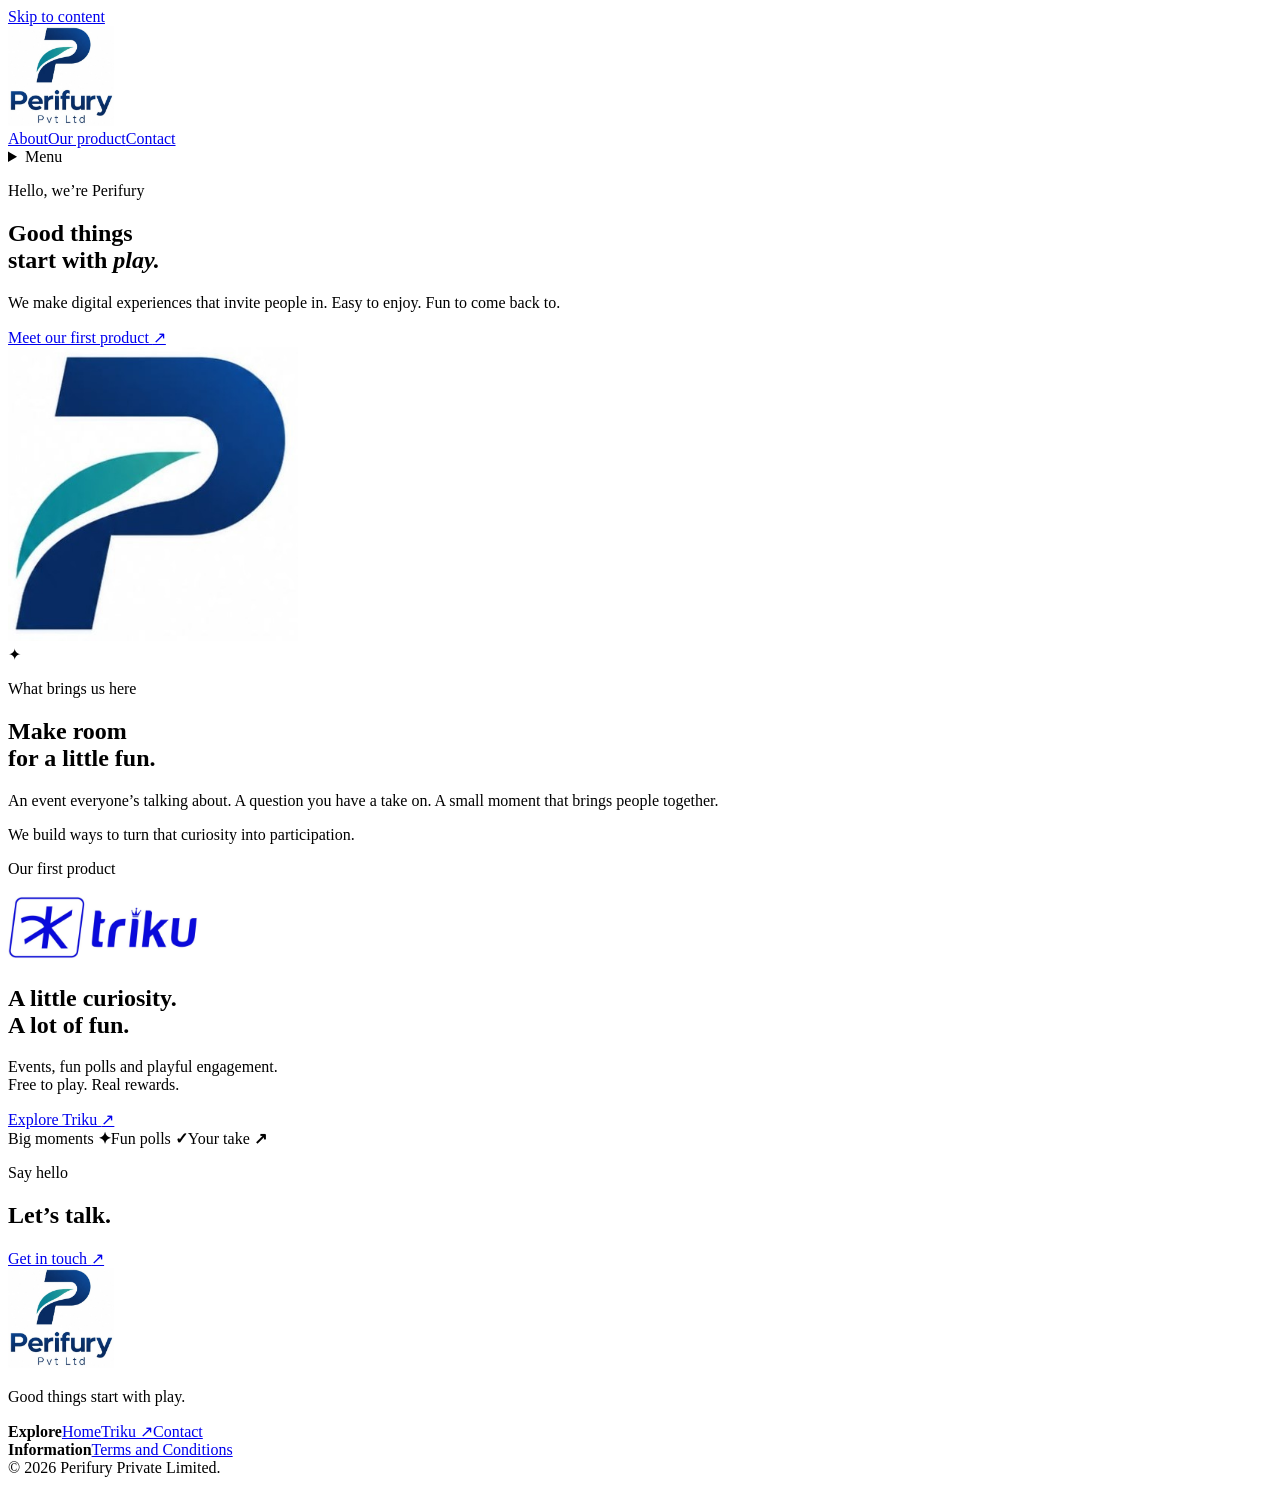
==== index.html @ 699fface "Add Perifury website" ====
<!doctype html><html lang="en"><head><meta charset="utf-8"><meta name="viewport" content="width=device-width,initial-scale=1"><meta name="theme-color" content="#103568"><meta name="description" content="Digital experiences that bring people into the moment. Meet Perifury and our first product, Triku."><title>Perifury — Good things start with play</title><link rel="icon" type="image/svg+xml" href="favicon.svg"><link rel="stylesheet" href="styles.css"></head>
<body class="perifury"><a class="skip" href="#main">Skip to content</a><header><div class="wrap header-inner"><a class="brand" href="index.html"><img class="brand-image perifury-image " src="assets/perifury-logo.svg" alt="Perifury Private Limited" width="106" height="100"></a><nav aria-label="Main navigation"><a href="index.html#about">About</a><a href="index.html#product">Our product</a><a href="contact.html">Contact</a></nav><details class="mobile-nav"><summary>Menu</summary><div><a href="index.html#about">About</a><a href="index.html#product">Our product</a><a href="contact.html">Contact</a></div></details></div></header><main id="main">
<section class="hero"><div class="wrap hero-grid"><div><p class="eyebrow">Hello, we’re Perifury</p><h1>Good things<br>start with <em>play.</em></h1><p class="lead">We make digital experiences that invite people in. Easy to enjoy. Fun to come back to.</p><a class="button" href="#product">Meet our first product <span>↗</span></a></div><div class="perifury-art" aria-hidden="true"><span class="orbit orbit-one"></span><span class="orbit orbit-two"></span><div class="brand-disc"><img src="assets/perifury-mark.svg" alt="" width="290" height="294"></div><span class="art-dot"></span><span class="art-spark">✦</span></div></div></section>
<section class="section border" id="about"><div class="wrap split"><div><p class="eyebrow">What brings us here</p><h2>Make room<br>for a little fun.</h2></div><div class="body-copy"><p>An event everyone’s talking about. A question you have a take on. A small moment that brings people together.</p><p>We build ways to turn that curiosity into participation.</p></div></div></section>
<section class="section" id="product"><div class="wrap"><p class="eyebrow">Our first product</p><div class="product-panel"><div><div class="logo-plate"><img class="brand-image triku-image " src="assets/triku-logo.svg" alt="Triku" width="190" height="67"></div><h2>A little curiosity.<br>A lot of fun.</h2><p>Events, fun polls and playful engagement.<br>Free to play. Real rewards.</p><a class="button" href="https://triku.nimisha779853.chatgpt.site">Explore Triku <span>↗</span></a></div><div class="product-art" aria-hidden="true"><span class="floating-label label-one">Big moments <b>✦</b></span><span class="floating-label label-two">Fun polls <b>✓</b></span><span class="floating-label label-three">Your take <b>↗</b></span></div></div></div></section>
<section class="contact-band"><div class="wrap band-inner"><div><p class="eyebrow">Say hello</p><h2>Let’s talk.</h2></div><a class="button" href="contact.html">Get in touch <span>↗</span></a></div></section></main>
<footer><div class="wrap"><div class="footer-grid"><div><a class="brand" href="index.html"><img class="brand-image perifury-image " src="assets/perifury-logo.svg" alt="Perifury Private Limited" width="106" height="100"></a><p>Good things start with play.</p></div><div class="footer-links"><strong>Explore</strong><a href="index.html">Home</a><a href="https://triku.nimisha779853.chatgpt.site">Triku ↗</a><a href="contact.html">Contact</a></div><div class="footer-links"><strong>Information</strong><a href="terms-and-conditions.html">Terms and Conditions</a></div></div><div class="fineprint">© 2026 Perifury Private Limited.</div></div></footer></body></html>
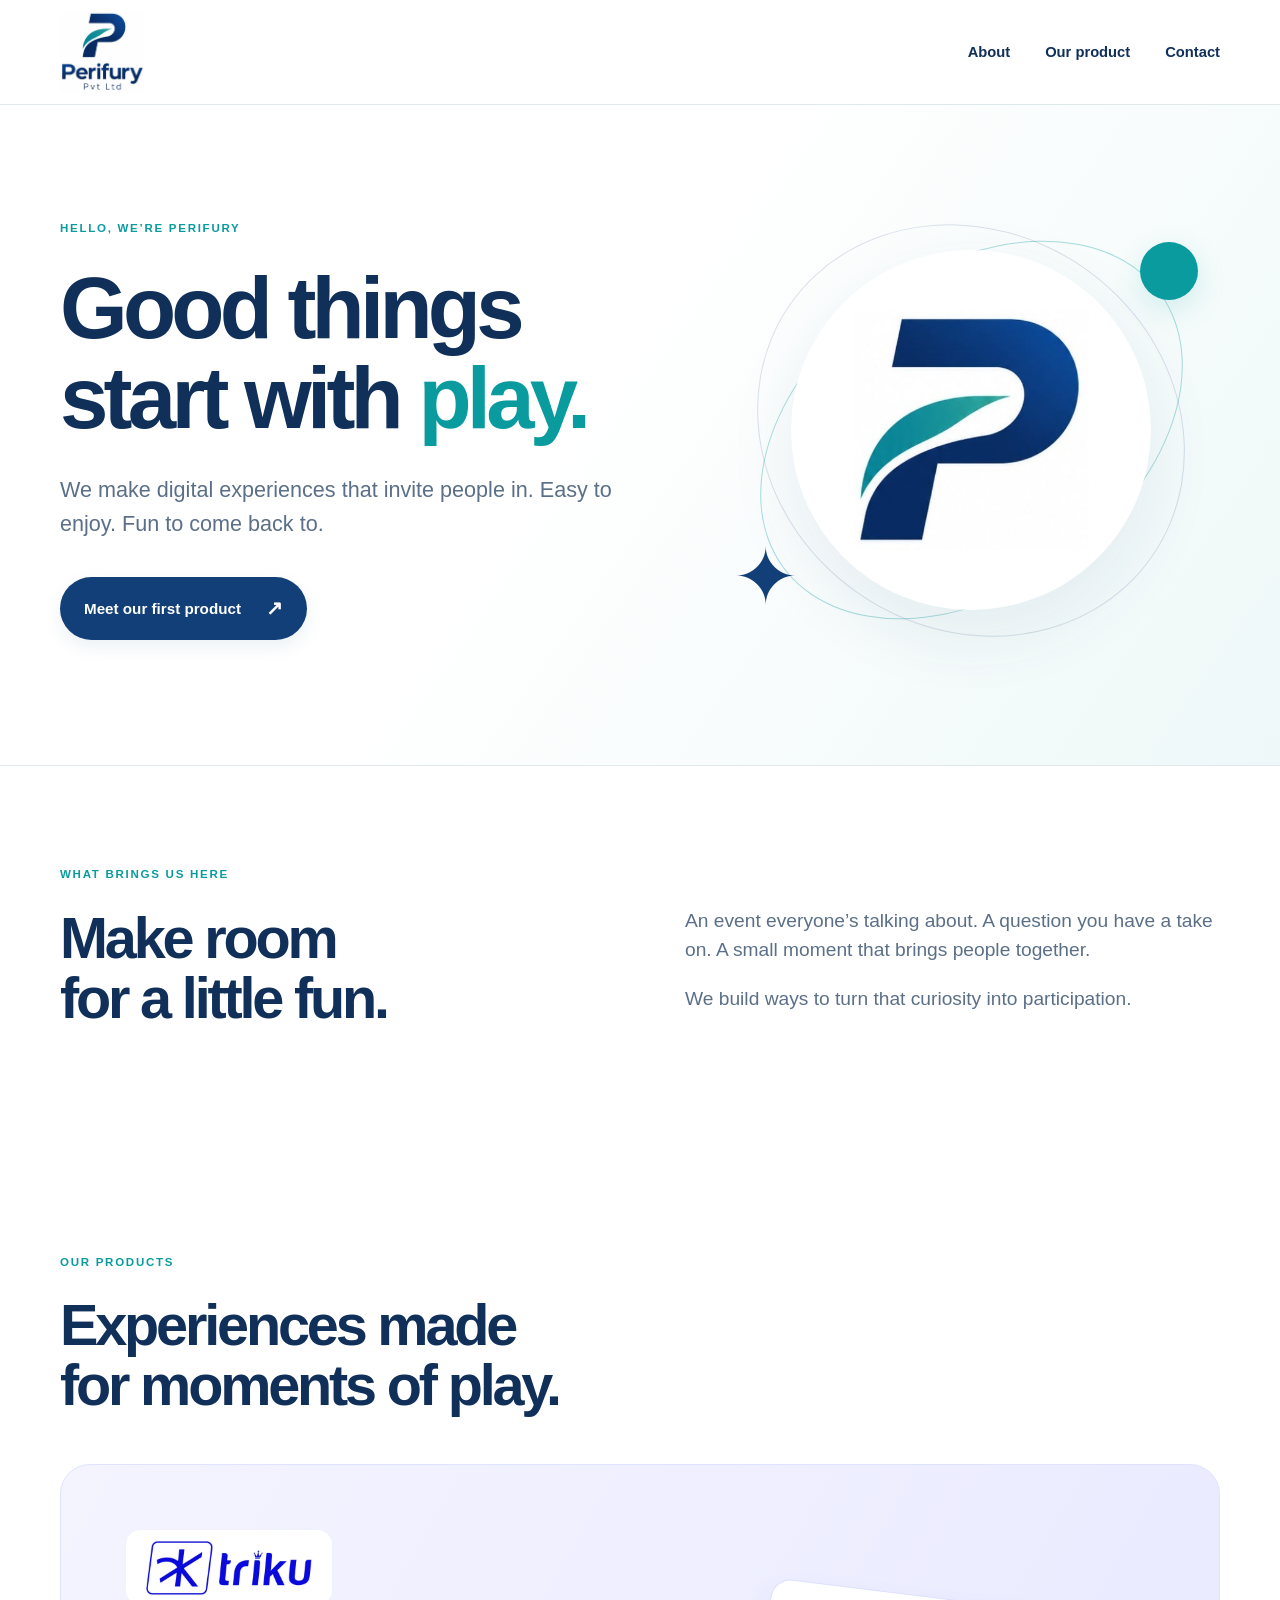
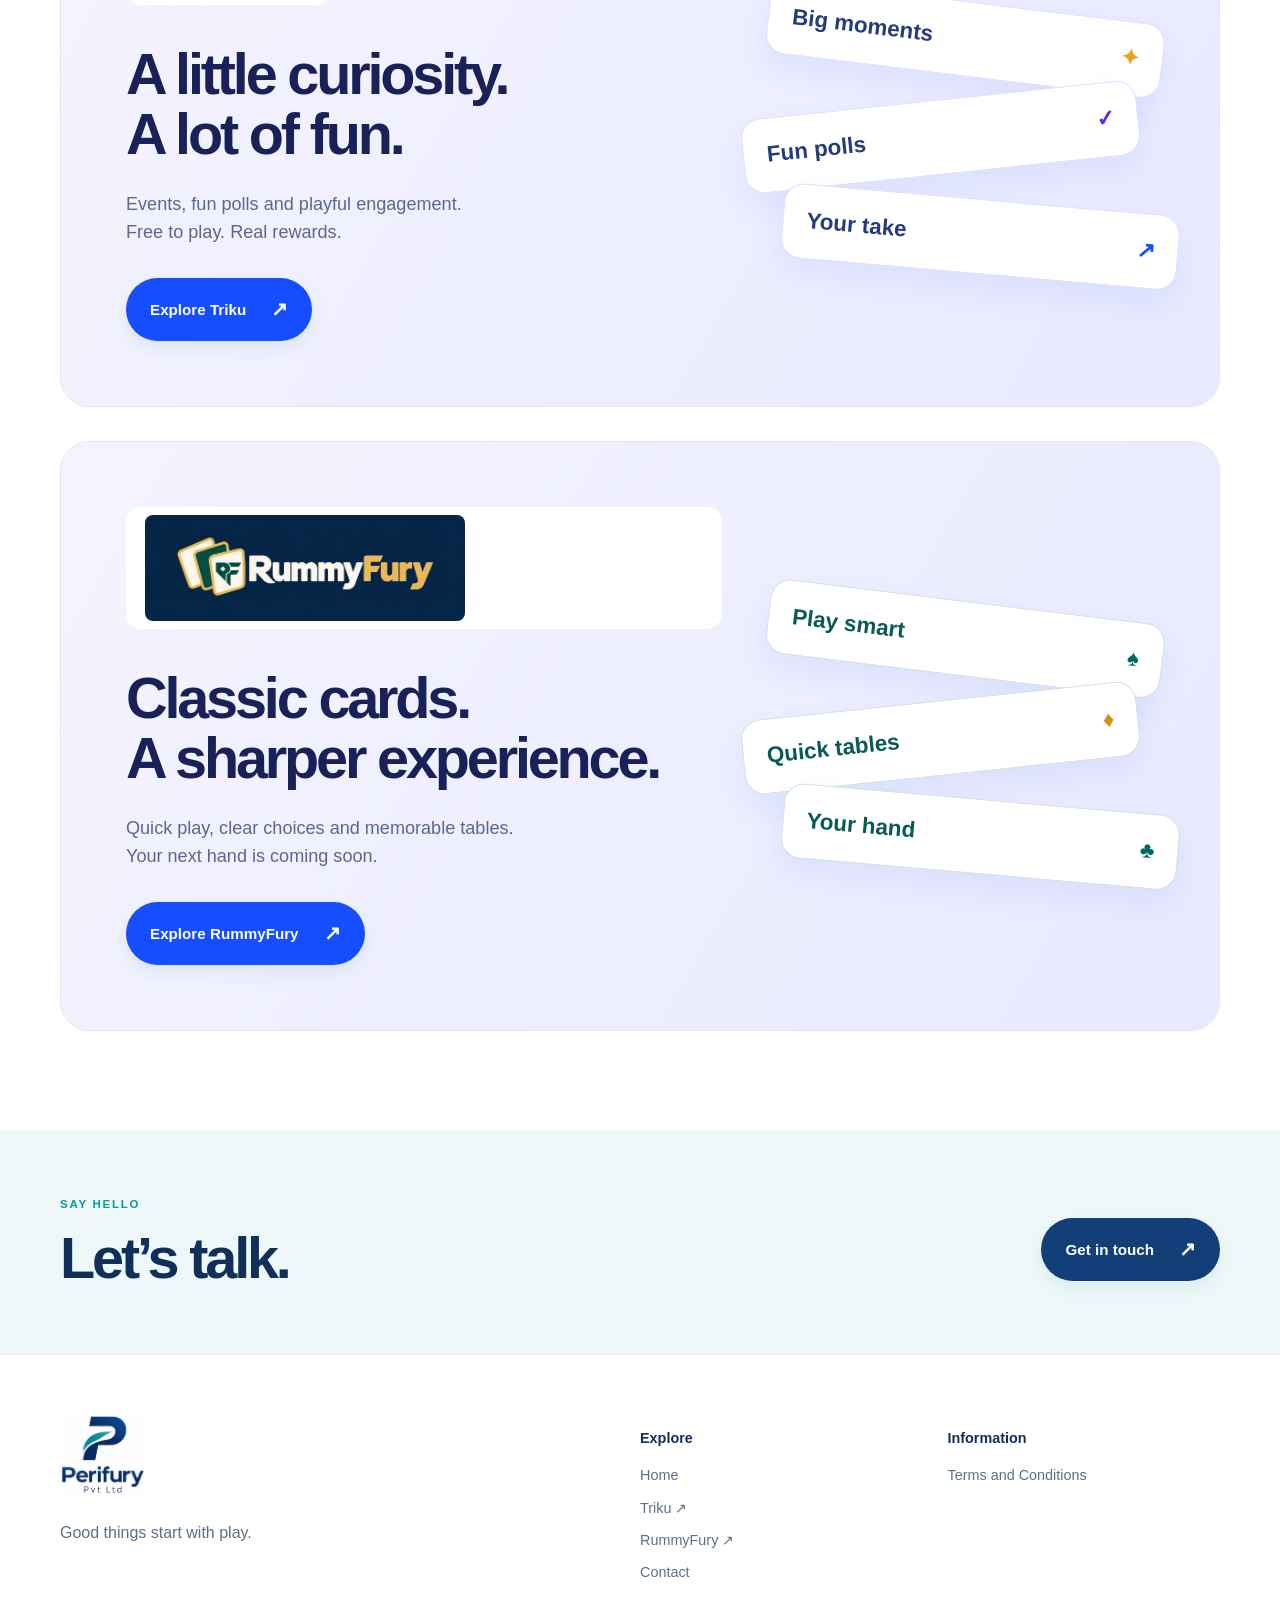
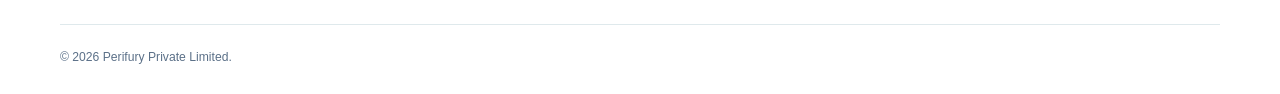
==== commit dfbe6c8f: "Add RummyFury to product portfolio" ====
--- a/index.html
+++ b/index.html
@@ -2,6 +2,6 @@
 <body class="perifury"><a class="skip" href="#main">Skip to content</a><header><div class="wrap header-inner"><a class="brand" href="index.html"><img class="brand-image perifury-image " src="assets/perifury-logo.svg" alt="Perifury Private Limited" width="106" height="100"></a><nav aria-label="Main navigation"><a href="index.html#about">About</a><a href="index.html#product">Our product</a><a href="contact.html">Contact</a></nav><details class="mobile-nav"><summary>Menu</summary><div><a href="index.html#about">About</a><a href="index.html#product">Our product</a><a href="contact.html">Contact</a></div></details></div></header><main id="main">
 <section class="hero"><div class="wrap hero-grid"><div><p class="eyebrow">Hello, we’re Perifury</p><h1>Good things<br>start with <em>play.</em></h1><p class="lead">We make digital experiences that invite people in. Easy to enjoy. Fun to come back to.</p><a class="button" href="#product">Meet our first product <span>↗</span></a></div><div class="perifury-art" aria-hidden="true"><span class="orbit orbit-one"></span><span class="orbit orbit-two"></span><div class="brand-disc"><img src="assets/perifury-mark.svg" alt="" width="290" height="294"></div><span class="art-dot"></span><span class="art-spark">✦</span></div></div></section>
 <section class="section border" id="about"><div class="wrap split"><div><p class="eyebrow">What brings us here</p><h2>Make room<br>for a little fun.</h2></div><div class="body-copy"><p>An event everyone’s talking about. A question you have a take on. A small moment that brings people together.</p><p>We build ways to turn that curiosity into participation.</p></div></div></section>
-<section class="section" id="product"><div class="wrap"><p class="eyebrow">Our first product</p><div class="product-panel"><div><div class="logo-plate"><img class="brand-image triku-image " src="assets/triku-logo.svg" alt="Triku" width="190" height="67"></div><h2>A little curiosity.<br>A lot of fun.</h2><p>Events, fun polls and playful engagement.<br>Free to play. Real rewards.</p><a class="button" href="https://triku.nimisha779853.chatgpt.site">Explore Triku <span>↗</span></a></div><div class="product-art" aria-hidden="true"><span class="floating-label label-one">Big moments <b>✦</b></span><span class="floating-label label-two">Fun polls <b>✓</b></span><span class="floating-label label-three">Your take <b>↗</b></span></div></div></div></section>
+<section class="section" id="product"><div class="wrap"><p class="eyebrow">Our products</p><h2 class="products-title">Experiences made<br>for moments of play.</h2><div class="products-list"><div class="product-panel"><div><div class="logo-plate"><img class="brand-image triku-image" src="assets/triku-logo.svg" alt="Triku" width="190" height="67"></div><h2>A little curiosity.<br>A lot of fun.</h2><p>Events, fun polls and playful engagement.<br>Free to play. Real rewards.</p><a class="button" href="https://triku.in">Explore Triku <span>↗</span></a></div><div class="product-art" aria-hidden="true"><span class="floating-label label-one">Big moments <b>✦</b></span><span class="floating-label label-two">Fun polls <b>✓</b></span><span class="floating-label label-three">Your take <b>↗</b></span></div></div><div class="product-panel rummy-product"><div><div class="logo-plate rummy-logo-plate"><img src="assets/rummyfury-logo.png" alt="RummyFury" width="320" height="107"></div><h2>Classic cards.<br>A sharper experience.</h2><p>Quick play, clear choices and memorable tables.<br>Your next hand is coming soon.</p><a class="button" href="https://rummyfury.com">Explore RummyFury <span>↗</span></a></div><div class="product-art rummy-product-art" aria-hidden="true"><span class="floating-label label-one">Play smart <b>♠</b></span><span class="floating-label label-two">Quick tables <b>♦</b></span><span class="floating-label label-three">Your hand <b>♣</b></span></div></div></div></div></section>
 <section class="contact-band"><div class="wrap band-inner"><div><p class="eyebrow">Say hello</p><h2>Let’s talk.</h2></div><a class="button" href="contact.html">Get in touch <span>↗</span></a></div></section></main>
-<footer><div class="wrap"><div class="footer-grid"><div><a class="brand" href="index.html"><img class="brand-image perifury-image " src="assets/perifury-logo.svg" alt="Perifury Private Limited" width="106" height="100"></a><p>Good things start with play.</p></div><div class="footer-links"><strong>Explore</strong><a href="index.html">Home</a><a href="https://triku.nimisha779853.chatgpt.site">Triku ↗</a><a href="contact.html">Contact</a></div><div class="footer-links"><strong>Information</strong><a href="terms-and-conditions.html">Terms and Conditions</a></div></div><div class="fineprint">© 2026 Perifury Private Limited.</div></div></footer></body></html>+<footer><div class="wrap"><div class="footer-grid"><div><a class="brand" href="index.html"><img class="brand-image perifury-image " src="assets/perifury-logo.svg" alt="Perifury Private Limited" width="106" height="100"></a><p>Good things start with play.</p></div><div class="footer-links"><strong>Explore</strong><a href="index.html">Home</a><a href="https://triku.in">Triku ↗</a><a href="https://rummyfury.com">RummyFury ↗</a><a href="contact.html">Contact</a></div><div class="footer-links"><strong>Information</strong><a href="terms-and-conditions.html">Terms and Conditions</a></div></div><div class="fineprint">© 2026 Perifury Private Limited.</div></div></footer></body></html>
--- a/styles.css
+++ b/styles.css
@@ -0,0 +1 @@
+.products-title{margin-bottom:48px}.products-list{display:grid;gap:34px}.rummy-product{background:linear-gradient(120deg,#eef8f5,#d9eee8);border-color:#cfe4de;color:#082c4a}.rummy-logo-plate{background:#062b4b;padding:12px 18px}.rummy-logo-plate img{display:block;width:min(320px,100%);height:auto;border-radius:8px}.rummy-product p{color:#536f76}.rummy-product .button{background:#006b62}.rummy-product-art .floating-label{border-color:#cfe4de;color:#075b54}.rummy-product-art .label-one b,.rummy-product-art .label-three b{color:#006b62}.rummy-product-art .label-two b{color:#d48f16}\n*{box-sizing:border-box}html{scroll-behavior:smooth;scroll-padding-top:115px}body{margin:0;font-family:Inter,ui-sans-serif,-apple-system,BlinkMacSystemFont,"Segoe UI",sans-serif;line-height:1.55;color:var(--ink);background:#fff}.perifury{--ink:#102f59;--muted:#5b7088;--blue:#123f78;--accent:#099b9e;--pale:#eef8f8;--line:#dfe9ec;--shadow:#0b567815}.triku{--ink:#151f51;--muted:#647097;--blue:#164eff;--accent:#3422ed;--pale:#f1f1ff;--line:#e0e5ff;--shadow:#164eff15}a{color:inherit}a:focus-visible,summary:focus-visible{outline:3px solid var(--accent);outline-offset:5px}.skip{position:absolute;left:20px;top:-80px;z-index:50;background:#fff;padding:12px}.skip:focus{top:10px}.wrap{width:min(1160px,calc(100% - 48px));margin:auto}header{position:sticky;top:0;background:#ffffffed;backdrop-filter:blur(16px);z-index:20;border-bottom:1px solid var(--line)}.header-inner{height:104px;display:flex;justify-content:space-between;align-items:center}.brand{display:inline-flex;align-items:center;text-decoration:none}.brand-image{display:block;object-fit:contain}.perifury-image{width:84px;height:80px}.triku-image{width:168px;height:59px}nav{display:flex;align-items:center;gap:35px;font-size:.92rem;font-weight:700}nav a{text-decoration:none}nav a:hover,.footer-links a:hover{color:var(--accent)}.mobile-nav{display:none}h1,h2,h3,p{margin-top:0}h1,h2{letter-spacing:-.055em;line-height:1.04}h1{font-size:clamp(3.5rem,6.8vw,6.7rem);margin-bottom:29px}h1 em{font-style:normal;color:var(--accent)}.triku h1 em{color:var(--blue)}h2{font-size:clamp(2.5rem,4.5vw,4.5rem);margin-bottom:25px}h3{font-size:1.45rem;letter-spacing:-.03em;line-height:1.2}.eyebrow{text-transform:uppercase;font-size:.72rem;letter-spacing:.15em;font-weight:800;color:var(--accent);margin-bottom:25px}.lead{font-size:clamp(1.1rem,1.7vw,1.35rem);line-height:1.6;color:var(--muted);max-width:585px}.hero{padding:95px 0 105px;overflow:hidden;background:linear-gradient(125deg,#fff 45%,var(--pale))}.hero-grid{display:grid;grid-template-columns:1.1fr .9fr;gap:55px;align-items:center}.button{display:inline-flex;align-items:center;justify-content:space-between;gap:25px;padding:16px 24px;background:var(--blue);color:#fff;border-radius:100px;text-decoration:none;font-weight:750;font-size:.95rem;margin-top:14px;box-shadow:0 7px 18px var(--shadow)}.button span{font-size:1.25rem}.button:hover{transform:translateY(-2px)}.section{padding:100px 0}.border{border-top:1px solid var(--line)}.split{display:grid;grid-template-columns:1fr 1fr;gap:90px;align-items:center}.body-copy{font-size:1.2rem;color:var(--muted);max-width:600px}.body-copy p:last-child{margin-bottom:0}.perifury-art{position:relative;min-height:460px;display:grid;place-items:center}.brand-disc{position:relative;background:#fff;width:360px;height:360px;border-radius:50%;display:grid;place-items:center;box-shadow:0 25px 70px #194e7515}.brand-disc img{width:235px;height:240px;mix-blend-mode:multiply}.orbit{position:absolute;border:1px solid #07989b55;border-radius:50%;width:465px;height:320px;transform:rotate(-36deg)}.orbit-two{width:440px;height:395px;transform:rotate(35deg);border-color:#123f7826}.art-dot{position:absolute;right:22px;top:42px;width:58px;height:58px;background:var(--accent);border-radius:50%;box-shadow:0 10px 30px #099b9e28}.art-spark{position:absolute;bottom:22px;left:10px;color:#123f78;font-size:78px}.product-panel{background:linear-gradient(120deg,#f4f4ff,#e8e9ff);border:1px solid #e0e3ff;border-radius:30px;padding:65px;display:grid;grid-template-columns:1.2fr .8fr;gap:35px;align-items:center;color:#182158;overflow:hidden}.logo-plate{background:#fff;border-radius:15px;display:inline-block;padding:8px 19px;margin-bottom:32px}.product-panel p{font-size:1.13rem;color:#59688d}.product-panel .button{background:#164eff}.product-art{height:320px;position:relative;display:flex;flex-direction:column;justify-content:center;gap:24px}.floating-label{display:block;background:#fff;border:1px solid #dce1ff;border-radius:20px;padding:19px 23px;box-shadow:0 15px 30px #164eff13;color:#243b81;font-size:1.4rem;font-weight:800;white-space:nowrap}.floating-label b{float:right;margin-left:30px;color:#e5a51a}.label-one{transform:rotate(7deg) translateX(10px)}.label-two{transform:rotate(-6deg) translateX(-15px)}.label-two b{color:#6429e3}.label-three{transform:rotate(5deg) translateX(25px)}.label-three b{color:#164eff}.contact-band{background:var(--pale);padding:65px 0}.band-inner{display:flex;justify-content:space-between;align-items:center}.band-inner h2{margin-bottom:0}.band-inner .eyebrow{margin-bottom:15px}.triku .hero{background:radial-gradient(ellipse at 85% 40%,#dfe4ff,transparent 55%),linear-gradient(145deg,#fff,#f7f6ff)}.status-dot{display:inline-block;width:8px;height:8px;background:#e0aa22;border-radius:50%;margin-right:5px}.play-scene{position:relative;padding:35px 14px 40px;min-height:440px}.poll-card{position:relative;background:white;border:1px solid #e6e6ff;border-radius:28px;padding:28px;box-shadow:13px 20px 0 #d6deff,0 20px 60px #173fa81c;transform:rotate(4deg);max-width:410px;margin:auto}.poll-top{display:flex;justify-content:space-between;align-items:center;gap:12px;border-bottom:1px solid var(--line);padding-bottom:15px}.poll-top .triku-image{width:110px;height:39px}.chip{font-size:.6rem;letter-spacing:.04em;white-space:nowrap;font-weight:850;color:#5a39bb;background:#f1edff;border-radius:100px;padding:7px 10px}.poll-caption{font-size:.77rem;color:#8b89af;margin:23px 0 10px}.poll-card h3{font-size:2.25rem;line-height:1.05;margin-bottom:22px;color:#1a225b}.poll-option{background:#f7f8ff;border:1px solid #dde4ff;border-radius:13px;margin-top:10px;padding:13px;display:flex;align-items:center;gap:10px;font-size:.88rem;color:#394670}.poll-option span{font-size:1.4rem;color:#c69a19}.poll-option i{margin-left:auto;border:2px solid #cad1ed;border-radius:50%;width:19px;height:19px;font-size:.68rem;font-style:normal;display:grid;place-items:center}.poll-option.selected{background:#eff1ff;border-color:#3857ff}.selected i{background:#194dff;border-color:#194dff;color:#fff}.poll-caption.end{font-size:.65rem;text-align:center;margin-top:20px;margin-bottom:0}.scene-spark{position:absolute;color:#f5be3b;font-size:60px;z-index:2;text-shadow:0 4px 10px #ffe69a}.spark-one{top:-10px;right:-10px}.spark-two{bottom:2px;left:-13px;font-size:48px}.scene-tag{position:relative;display:block;transform:rotate(-4deg);background:#173fff;color:#fff;border-radius:13px;padding:14px 18px;margin:13px auto -10px;width:94%;font-size:.83rem;font-weight:700;box-shadow:0 8px 20px #173fff22}.scene-tag b{float:right;color:#ffcf4d}.feature-grid{display:grid;grid-template-columns:repeat(3,1fr);gap:22px;margin-top:48px}.feature{border:1px solid #e0e4ff;border-radius:24px;background:#f7f7ff;padding:34px 30px}.feature p{color:var(--muted);font-size:1.05rem;margin-bottom:0}.feature-icon{display:grid;place-items:center;width:56px;height:56px;border-radius:16px;font-size:2rem;font-weight:750;margin-bottom:35px}.blue{background:#e6ebff;color:#174cff}.purple{background:#eee5ff;color:#7540e9}.gold{background:#fff2ca;color:#b97c00}.closing-band{text-align:center;background:#173fff;color:#fff;padding:80px 0}.closing-band span{color:#ffd55f;font-size:2.7rem}.closing-band h2{margin-top:18px;font-size:clamp(2.3rem,4.2vw,4rem)}.closing-band p{color:#d7dfff;font-size:1.1rem;margin-bottom:0}footer{padding:60px 0 28px;background:#fff;border-top:1px solid var(--line)}.footer-grid{display:grid;grid-template-columns:2fr 1fr 1fr;gap:35px;align-items:start}footer .brand-image.perifury-image{width:85px;height:81px}footer p{color:var(--muted);margin-top:17px;max-width:320px}.footer-links{display:flex;flex-direction:column;gap:10px;padding-top:12px;font-size:.9rem}.footer-links strong{margin-bottom:5px}.footer-links a{text-decoration:none;color:var(--muted)}.fineprint{font-size:.76rem;color:var(--muted);margin-top:40px;border-top:1px solid var(--line);padding-top:23px}.page-top{padding:75px 0 35px}.page-top h1{font-size:clamp(3rem,5.6vw,5.5rem)}.legal{max-width:850px;margin-left:max(24px,calc((100vw - 1160px)/2));padding-bottom:100px}.legal h2{font-size:1.6rem;margin:34px 0 13px;letter-spacing:-.03em}.legal p{color:var(--muted)}.address-card{padding:35px;background:var(--pale);border:1px solid var(--line);border-radius:22px;max-width:580px}.address-card strong{font-size:1.23rem}.address-card .eyebrow{margin-bottom:15px}address{font-style:normal;margin-top:17px;color:var(--muted);line-height:1.8}.operator-note{font-size:.92rem;margin-top:27px}@media(max-width:900px){.hero-grid{gap:20px}.brand-disc{width:280px;height:280px}.brand-disc img{width:190px;height:193px}.orbit{width:360px;height:270px}.orbit-two{width:340px;height:330px}.product-panel{padding:40px;gap:30px}.feature{padding:27px 23px}.poll-card{padding:23px}.poll-top{gap:8px}.chip{font-size:.51rem}.scene-tag{font-size:.72rem}}@media(max-width:700px){.wrap{width:calc(100% - 36px)}html{scroll-padding-top:90px}.header-inner{height:86px}.perifury-image{width:69px;height:65px}.triku-image{width:145px;height:51px}nav{display:none}.mobile-nav{display:block;position:relative}.mobile-nav summary{font-weight:750;cursor:pointer;list-style:none;padding:12px}.mobile-nav[open]>div{position:absolute;right:0;top:50px;display:grid;gap:16px;background:#fff;border:1px solid var(--line);border-radius:14px;padding:22px;width:190px;box-shadow:0 10px 30px var(--shadow)}.mobile-nav a{text-decoration:none}.hero{padding:58px 0 55px}.hero-grid,.split,.product-panel,.feature-grid{grid-template-columns:1fr}.hero-grid{gap:35px}h1{font-size:clamp(3.1rem,11.8vw,5rem)}h2{font-size:2.8rem}.eyebrow{font-size:.64rem}.lead{font-size:1.1rem}.perifury-art{min-height:325px}.brand-disc{width:260px;height:260px}.orbit{width:335px;height:235px}.orbit-two{width:325px;height:280px}.art-dot{width:38px;height:38px;right:25px;top:15px}.art-spark{font-size:50px;bottom:0;left:20px}.section{padding:65px 0}.split{gap:20px}.product-panel{padding:30px 25px}.product-panel h2{font-size:2.6rem}.product-art{height:240px;padding:0 10px}.floating-label{font-size:1.15rem}.label-three{transform:rotate(5deg) translateX(5px)}.feature-grid{margin-top:30px}.feature{padding:28px}.feature-icon{margin-bottom:25px}.band-inner{display:block}.band-inner .button{margin-top:30px}.play-scene{width:min(100%,410px);margin:0 auto;padding:20px 12px 35px}.poll-card{max-width:355px}.poll-top .triku-image{width:120px;height:42px}.chip{font-size:.56rem}.scene-tag{font-size:.75rem}.spark-one{right:0;font-size:42px;top:-13px}.spark-two{left:0;font-size:40px}.footer-grid{grid-template-columns:1fr 1fr}.footer-grid>div:first-child{grid-column:1/-1}.legal{margin:0 auto;padding-bottom:65px}.page-top{padding-top:55px}.page-top h1{font-size:3rem}.address-card{padding:25px}.closing-band{padding:60px 0}}@media(prefers-reduced-motion:reduce){html{scroll-behavior:auto}.button:hover{transform:none}}
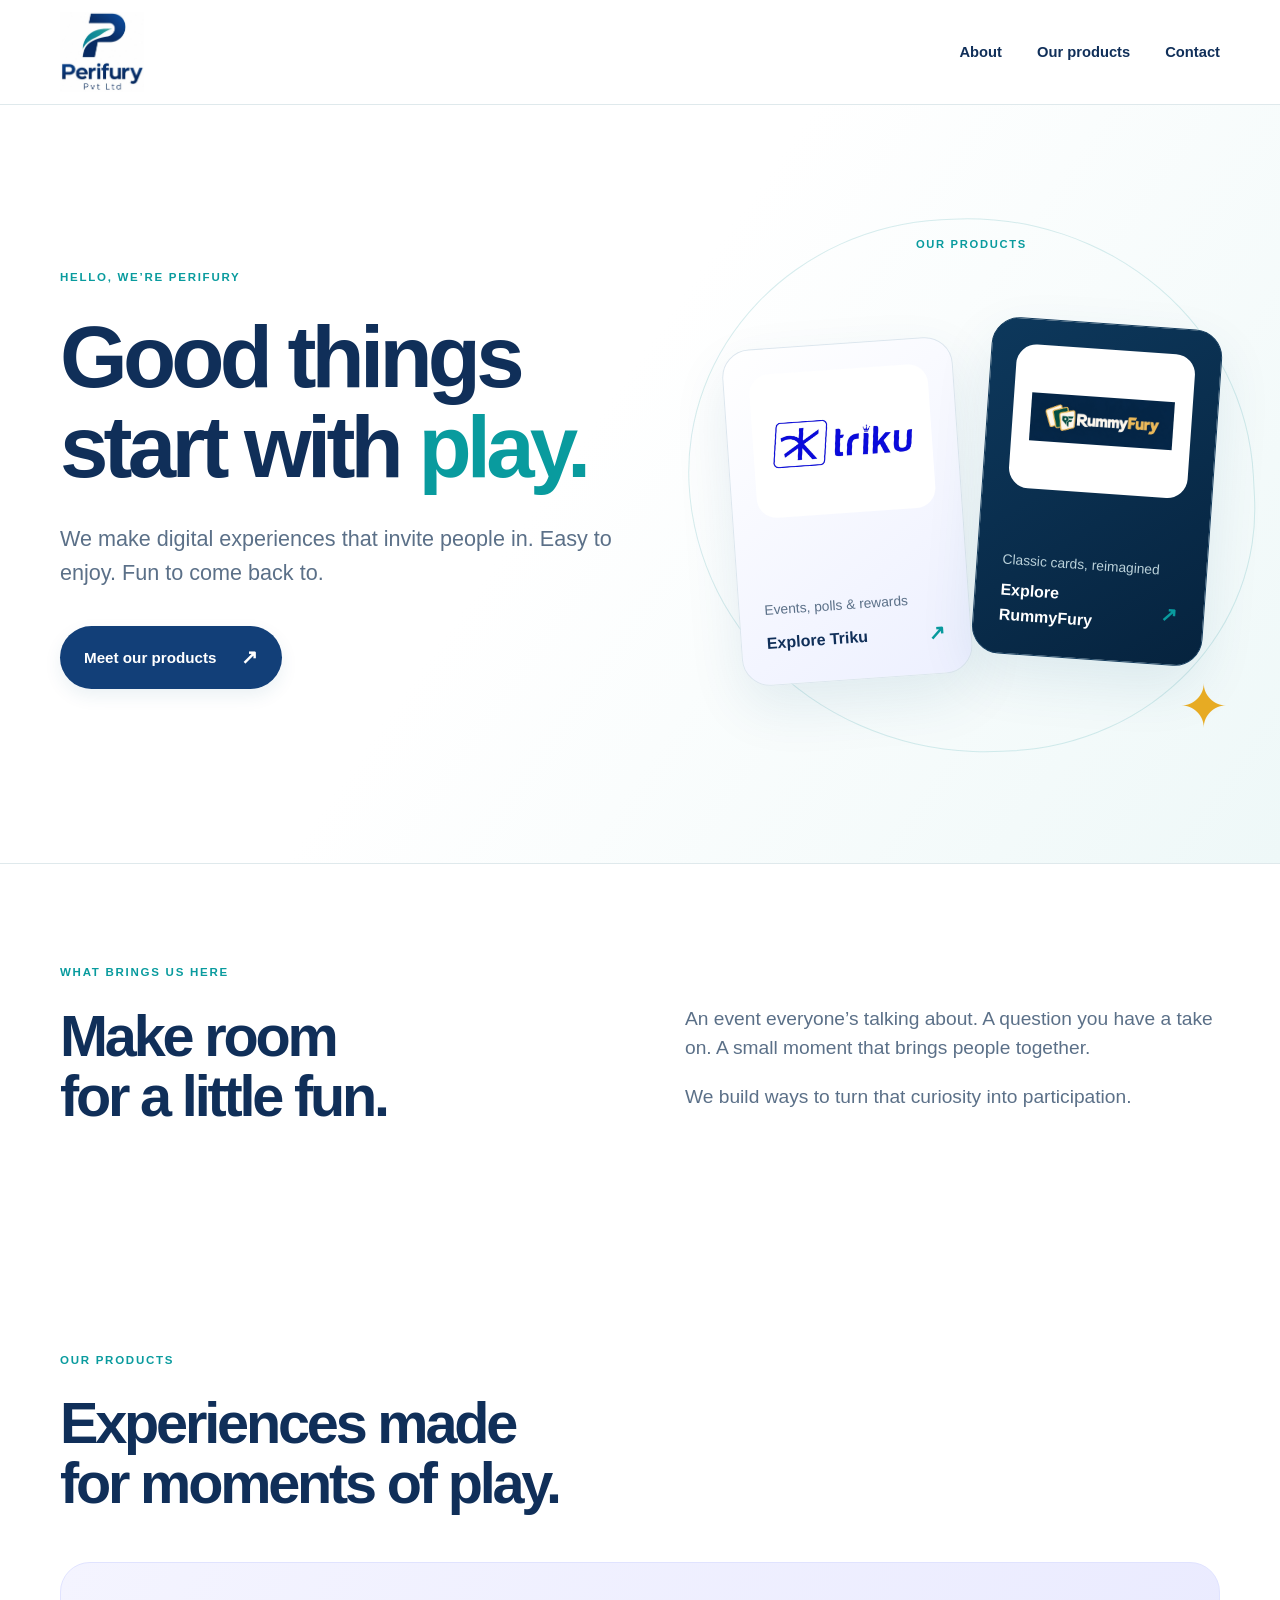
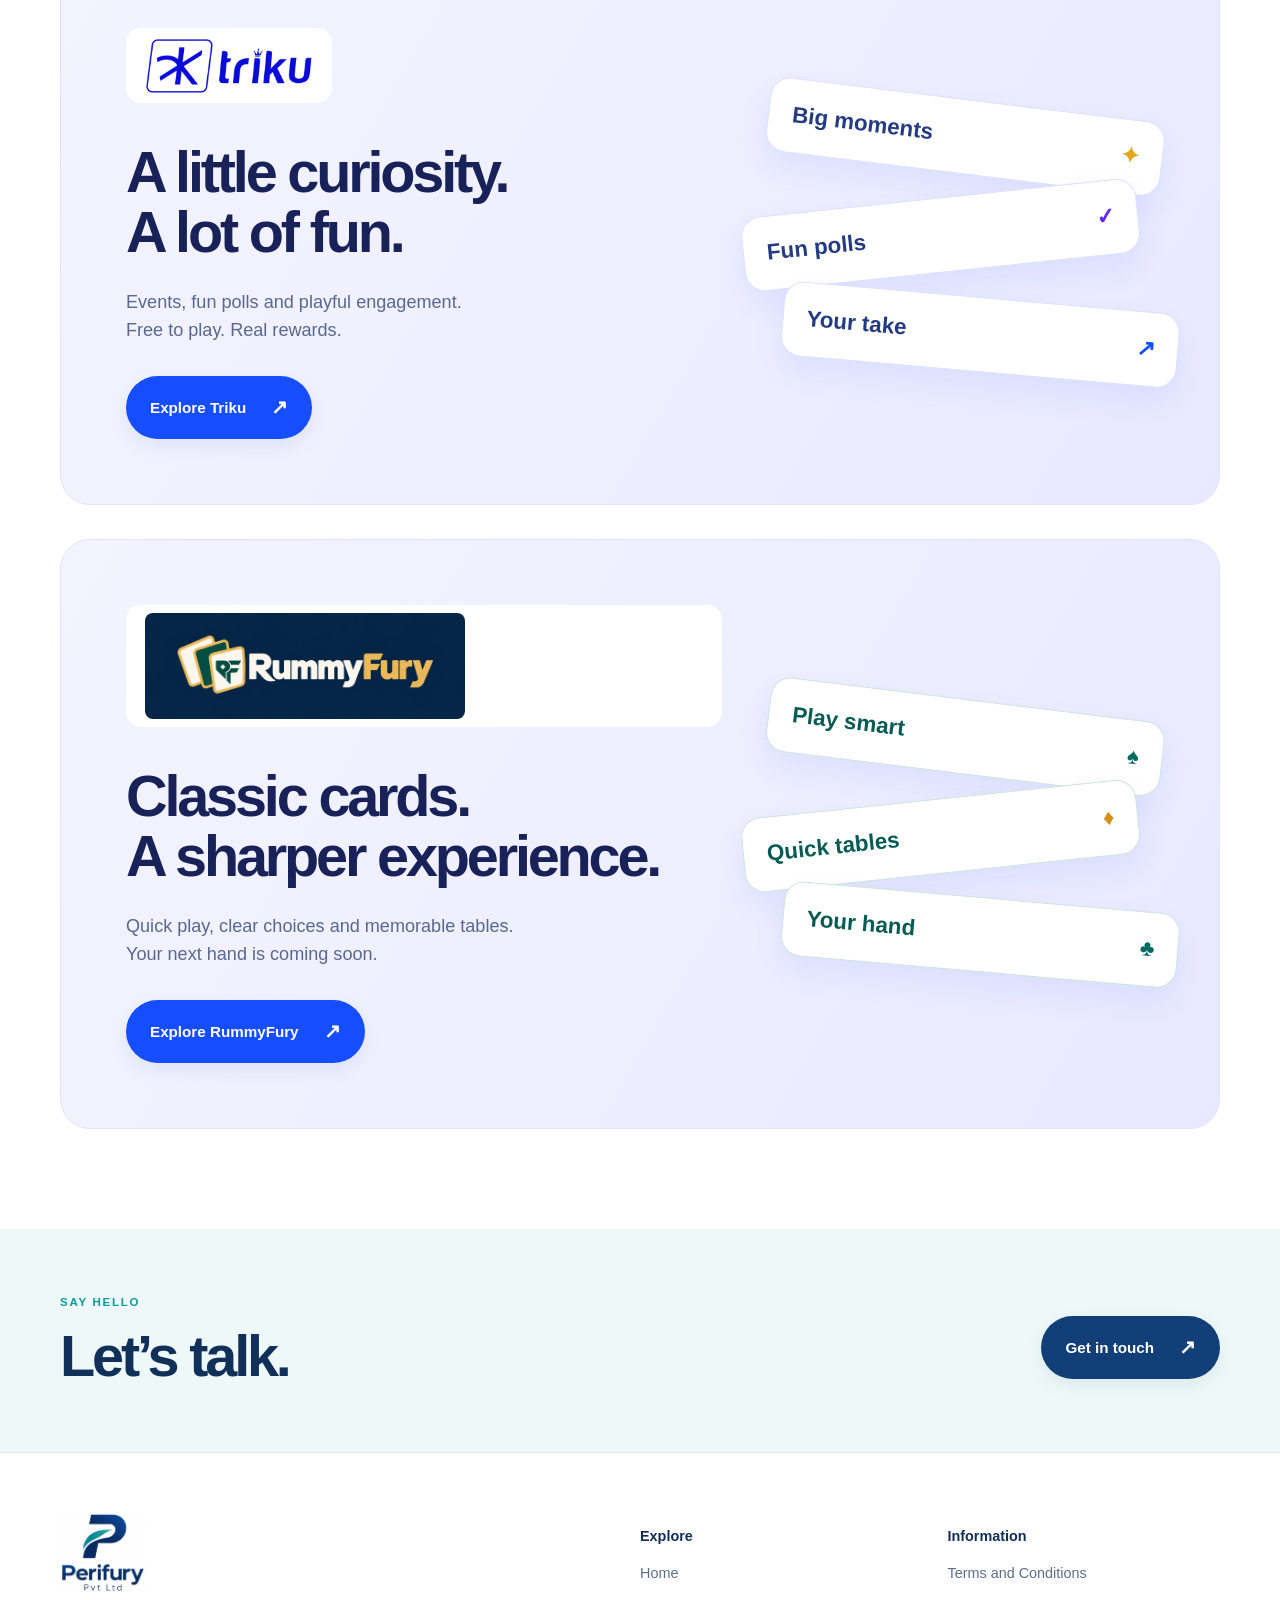
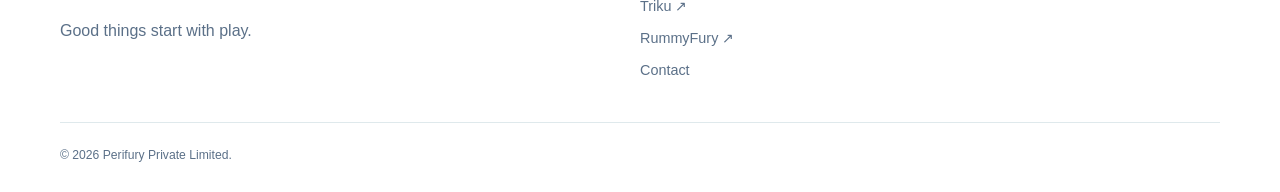
==== commit 7a2de497: "Show products in homepage hero" ====
--- a/index.html
+++ b/index.html
@@ -1,6 +1,6 @@
-<!doctype html><html lang="en"><head><meta charset="utf-8"><meta name="viewport" content="width=device-width,initial-scale=1"><meta name="theme-color" content="#103568"><meta name="description" content="Digital experiences that bring people into the moment. Meet Perifury and our first product, Triku."><title>Perifury — Good things start with play</title><link rel="icon" type="image/svg+xml" href="favicon.svg"><link rel="stylesheet" href="styles.css"></head>
-<body class="perifury"><a class="skip" href="#main">Skip to content</a><header><div class="wrap header-inner"><a class="brand" href="index.html"><img class="brand-image perifury-image " src="assets/perifury-logo.svg" alt="Perifury Private Limited" width="106" height="100"></a><nav aria-label="Main navigation"><a href="index.html#about">About</a><a href="index.html#product">Our product</a><a href="contact.html">Contact</a></nav><details class="mobile-nav"><summary>Menu</summary><div><a href="index.html#about">About</a><a href="index.html#product">Our product</a><a href="contact.html">Contact</a></div></details></div></header><main id="main">
-<section class="hero"><div class="wrap hero-grid"><div><p class="eyebrow">Hello, we’re Perifury</p><h1>Good things<br>start with <em>play.</em></h1><p class="lead">We make digital experiences that invite people in. Easy to enjoy. Fun to come back to.</p><a class="button" href="#product">Meet our first product <span>↗</span></a></div><div class="perifury-art" aria-hidden="true"><span class="orbit orbit-one"></span><span class="orbit orbit-two"></span><div class="brand-disc"><img src="assets/perifury-mark.svg" alt="" width="290" height="294"></div><span class="art-dot"></span><span class="art-spark">✦</span></div></div></section>
+<!doctype html><html lang="en"><head><meta charset="utf-8"><meta name="viewport" content="width=device-width,initial-scale=1"><meta name="theme-color" content="#103568"><meta name="description" content="Digital experiences that bring people into the moment. Meet PeriFury products Triku and RummyFury."><title>Perifury — Good things start with play</title><link rel="icon" type="image/svg+xml" href="favicon.svg"><link rel="stylesheet" href="styles.css"><link rel="stylesheet" href="portfolio.css"></head>
+<body class="perifury"><a class="skip" href="#main">Skip to content</a><header><div class="wrap header-inner"><a class="brand" href="index.html"><img class="brand-image perifury-image " src="assets/perifury-logo.svg" alt="Perifury Private Limited" width="106" height="100"></a><nav aria-label="Main navigation"><a href="index.html#about">About</a><a href="index.html#product">Our products</a><a href="contact.html">Contact</a></nav><details class="mobile-nav"><summary>Menu</summary><div><a href="index.html#about">About</a><a href="index.html#product">Our products</a><a href="contact.html">Contact</a></div></details></div></header><main id="main">
+<section class="hero"><div class="wrap hero-grid"><div><p class="eyebrow">Hello, we’re Perifury</p><h1>Good things<br>start with <em>play.</em></h1><p class="lead">We make digital experiences that invite people in. Easy to enjoy. Fun to come back to.</p><a class="button" href="#product">Meet our products <span>↗</span></a></div><div class="hero-products" aria-label="PeriFury products"><span class="hero-products-label">Our products</span><a class="hero-product-card hero-triku" href="https://triku.in/"><span class="hero-product-logo"><img src="assets/triku-logo.svg" alt="Triku" width="190" height="67"></span><span class="hero-product-copy">Events, polls &amp; rewards</span><strong>Explore Triku <span aria-hidden="true">↗</span></strong></a><a class="hero-product-card hero-rummy" href="https://rummyfury.com/"><span class="hero-product-logo"><img src="assets/rummyfury-logo.png" alt="RummyFury" width="320" height="107"></span><span class="hero-product-copy">Classic cards, reimagined</span><strong>Explore RummyFury <span aria-hidden="true">↗</span></strong></a><span class="hero-products-spark" aria-hidden="true">✦</span></div></div></section>
 <section class="section border" id="about"><div class="wrap split"><div><p class="eyebrow">What brings us here</p><h2>Make room<br>for a little fun.</h2></div><div class="body-copy"><p>An event everyone’s talking about. A question you have a take on. A small moment that brings people together.</p><p>We build ways to turn that curiosity into participation.</p></div></div></section>
 <section class="section" id="product"><div class="wrap"><p class="eyebrow">Our products</p><h2 class="products-title">Experiences made<br>for moments of play.</h2><div class="products-list"><div class="product-panel"><div><div class="logo-plate"><img class="brand-image triku-image" src="assets/triku-logo.svg" alt="Triku" width="190" height="67"></div><h2>A little curiosity.<br>A lot of fun.</h2><p>Events, fun polls and playful engagement.<br>Free to play. Real rewards.</p><a class="button" href="https://triku.in">Explore Triku <span>↗</span></a></div><div class="product-art" aria-hidden="true"><span class="floating-label label-one">Big moments <b>✦</b></span><span class="floating-label label-two">Fun polls <b>✓</b></span><span class="floating-label label-three">Your take <b>↗</b></span></div></div><div class="product-panel rummy-product"><div><div class="logo-plate rummy-logo-plate"><img src="assets/rummyfury-logo.png" alt="RummyFury" width="320" height="107"></div><h2>Classic cards.<br>A sharper experience.</h2><p>Quick play, clear choices and memorable tables.<br>Your next hand is coming soon.</p><a class="button" href="https://rummyfury.com">Explore RummyFury <span>↗</span></a></div><div class="product-art rummy-product-art" aria-hidden="true"><span class="floating-label label-one">Play smart <b>♠</b></span><span class="floating-label label-two">Quick tables <b>♦</b></span><span class="floating-label label-three">Your hand <b>♣</b></span></div></div></div></div></section>
 <section class="contact-band"><div class="wrap band-inner"><div><p class="eyebrow">Say hello</p><h2>Let’s talk.</h2></div><a class="button" href="contact.html">Get in touch <span>↗</span></a></div></section></main>
--- a/portfolio.css
+++ b/portfolio.css
@@ -0,0 +1,177 @@
+.hero-products {
+  position: relative;
+  min-height: 470px;
+  display: grid;
+  grid-template-columns: repeat(2, minmax(0, 1fr));
+  align-content: center;
+  gap: 20px;
+  padding: 64px 8px 24px;
+}
+
+.hero-products::before {
+  content: "";
+  position: absolute;
+  inset: 18px -34px 5px;
+  border: 1px solid #0d929629;
+  border-radius: 48% 52% 46% 54%;
+  transform: rotate(-3deg);
+}
+
+.hero-products-label {
+  position: absolute;
+  top: 36px;
+  left: 50%;
+  transform: translateX(-50%);
+  color: var(--accent);
+  font-size: 0.7rem;
+  font-weight: 850;
+  letter-spacing: 0.15em;
+  text-transform: uppercase;
+  white-space: nowrap;
+}
+
+.hero-product-card {
+  position: relative;
+  z-index: 1;
+  min-height: 285px;
+  display: flex;
+  flex-direction: column;
+  justify-content: flex-end;
+  padding: 25px;
+  border: 1px solid #dce6ee;
+  border-radius: 28px;
+  background: #fff;
+  box-shadow: 0 22px 55px #0b567819;
+  color: var(--ink);
+  text-decoration: none;
+  transition: transform 180ms ease, box-shadow 180ms ease;
+}
+
+.hero-product-card:hover {
+  transform: translateY(-6px) rotate(0);
+  box-shadow: 0 28px 65px #0b567826;
+}
+
+.hero-triku {
+  transform: rotate(-4deg) translateY(12px);
+  background: linear-gradient(145deg, #fff, #edf0ff);
+}
+
+.hero-rummy {
+  transform: rotate(4deg) translateY(-8px);
+  border-color: #153d5e;
+  background: linear-gradient(145deg, #0d385c, #06233e);
+  color: #fff;
+}
+
+.hero-product-logo {
+  min-height: 108px;
+  display: grid;
+  place-items: center;
+  margin-bottom: auto;
+  border-radius: 20px;
+  background: #fff;
+  padding: 18px;
+}
+
+.hero-product-logo img {
+  display: block;
+  width: 100%;
+  height: auto;
+  max-height: 72px;
+  object-fit: contain;
+}
+
+.hero-product-copy {
+  margin-top: 24px;
+  color: var(--muted);
+  font-size: 0.86rem;
+}
+
+.hero-rummy .hero-product-copy {
+  color: #b9d0d9;
+}
+
+.hero-product-card strong {
+  display: flex;
+  align-items: center;
+  justify-content: space-between;
+  gap: 10px;
+  margin-top: 8px;
+  font-size: 1rem;
+}
+
+.hero-product-card strong span {
+  color: var(--accent);
+  font-size: 1.25rem;
+}
+
+.hero-products-spark {
+  position: absolute;
+  z-index: 2;
+  right: -8px;
+  bottom: 22px;
+  color: #e7ab23;
+  font-size: 3.7rem;
+  line-height: 1;
+}
+
+@media (max-width: 900px) {
+  .hero-products {
+    gap: 14px;
+  }
+
+  .hero-product-card {
+    min-height: 250px;
+    padding: 18px;
+  }
+}
+
+@media (max-width: 700px) {
+  .hero-products {
+    min-height: 350px;
+    padding: 48px 0 12px;
+    gap: 12px;
+  }
+
+  .hero-products::before {
+    inset: 10px -16px 0;
+  }
+
+  .hero-products-label {
+    top: 18px;
+  }
+
+  .hero-product-card {
+    min-height: 218px;
+    padding: 14px;
+    border-radius: 20px;
+  }
+
+  .hero-product-logo {
+    min-height: 84px;
+    padding: 12px;
+    border-radius: 14px;
+  }
+
+  .hero-product-copy {
+    margin-top: 16px;
+    font-size: 0.7rem;
+  }
+
+  .hero-product-card strong {
+    font-size: 0.78rem;
+  }
+
+  .hero-products-spark {
+    right: -5px;
+    bottom: 0;
+    font-size: 2.8rem;
+  }
+}
+
+@media (prefers-reduced-motion: reduce) {
+  .hero-product-card {
+    transition: none;
+  }
+}
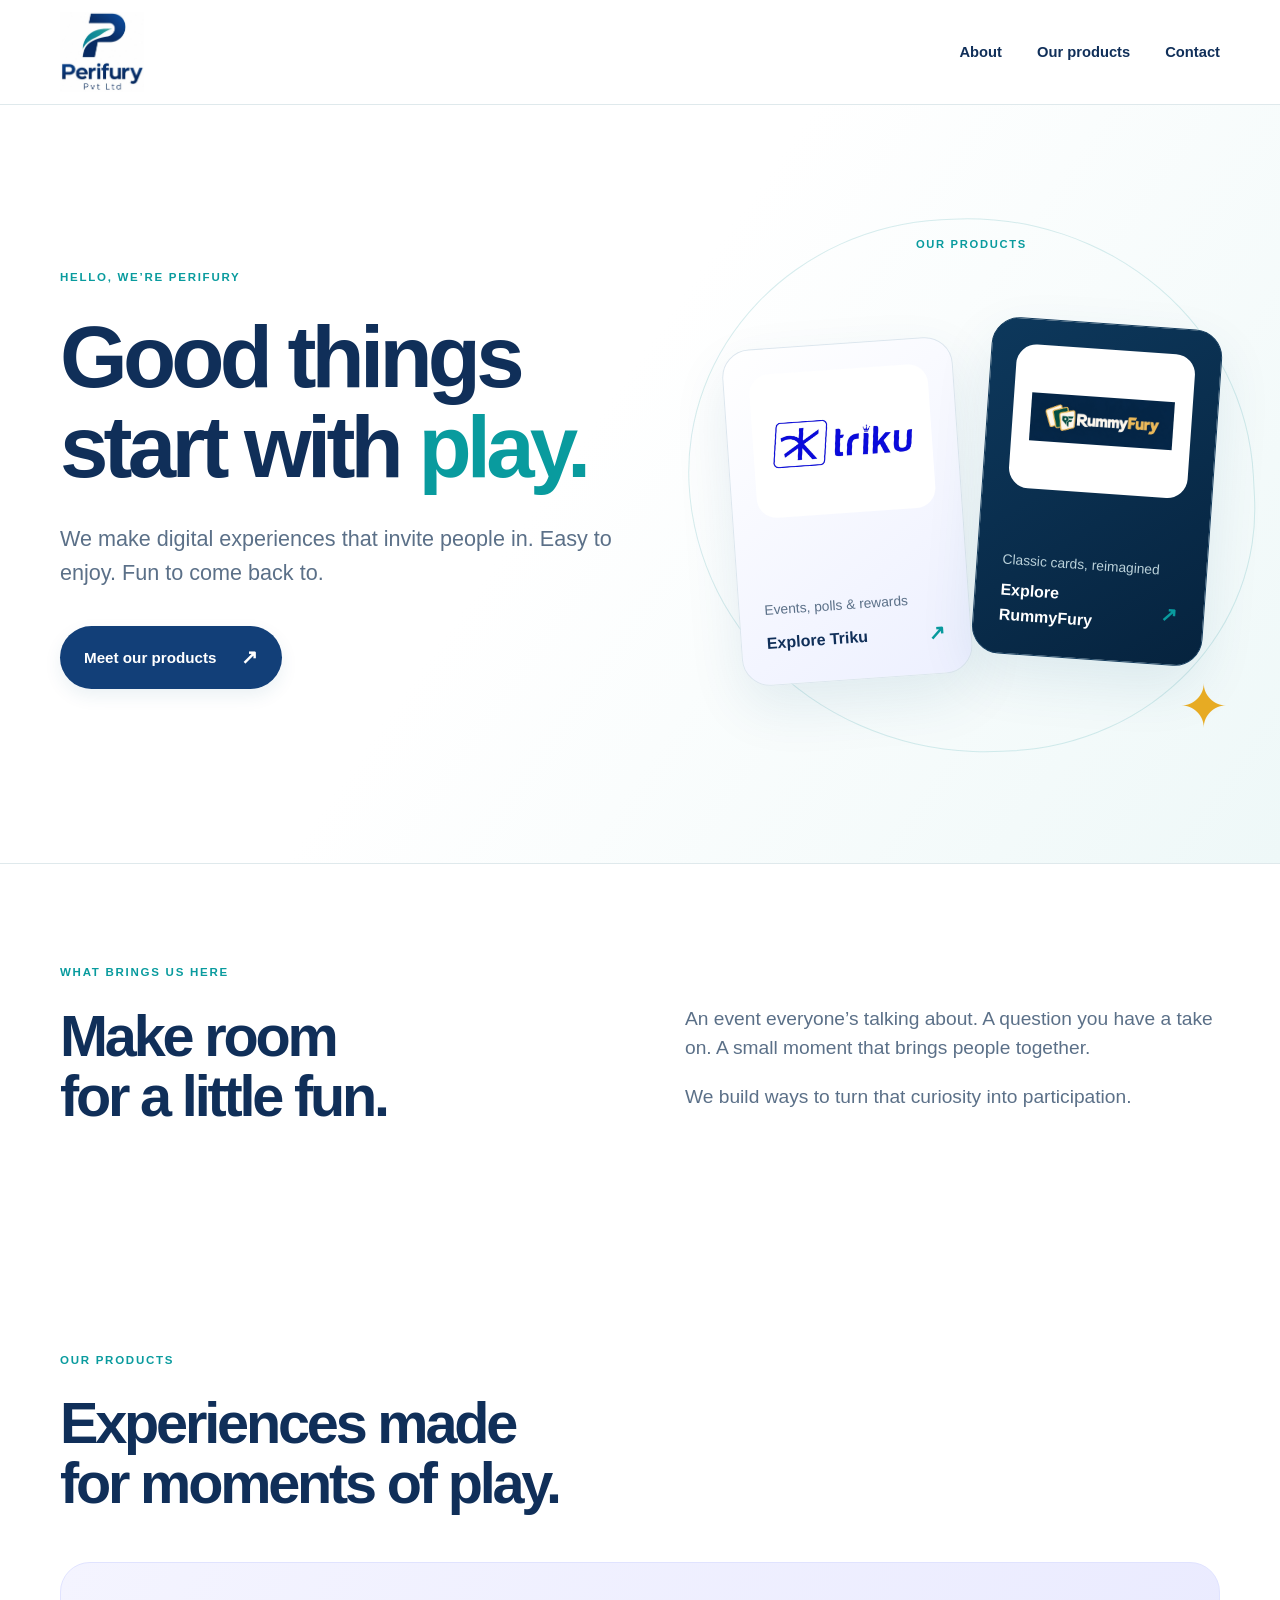
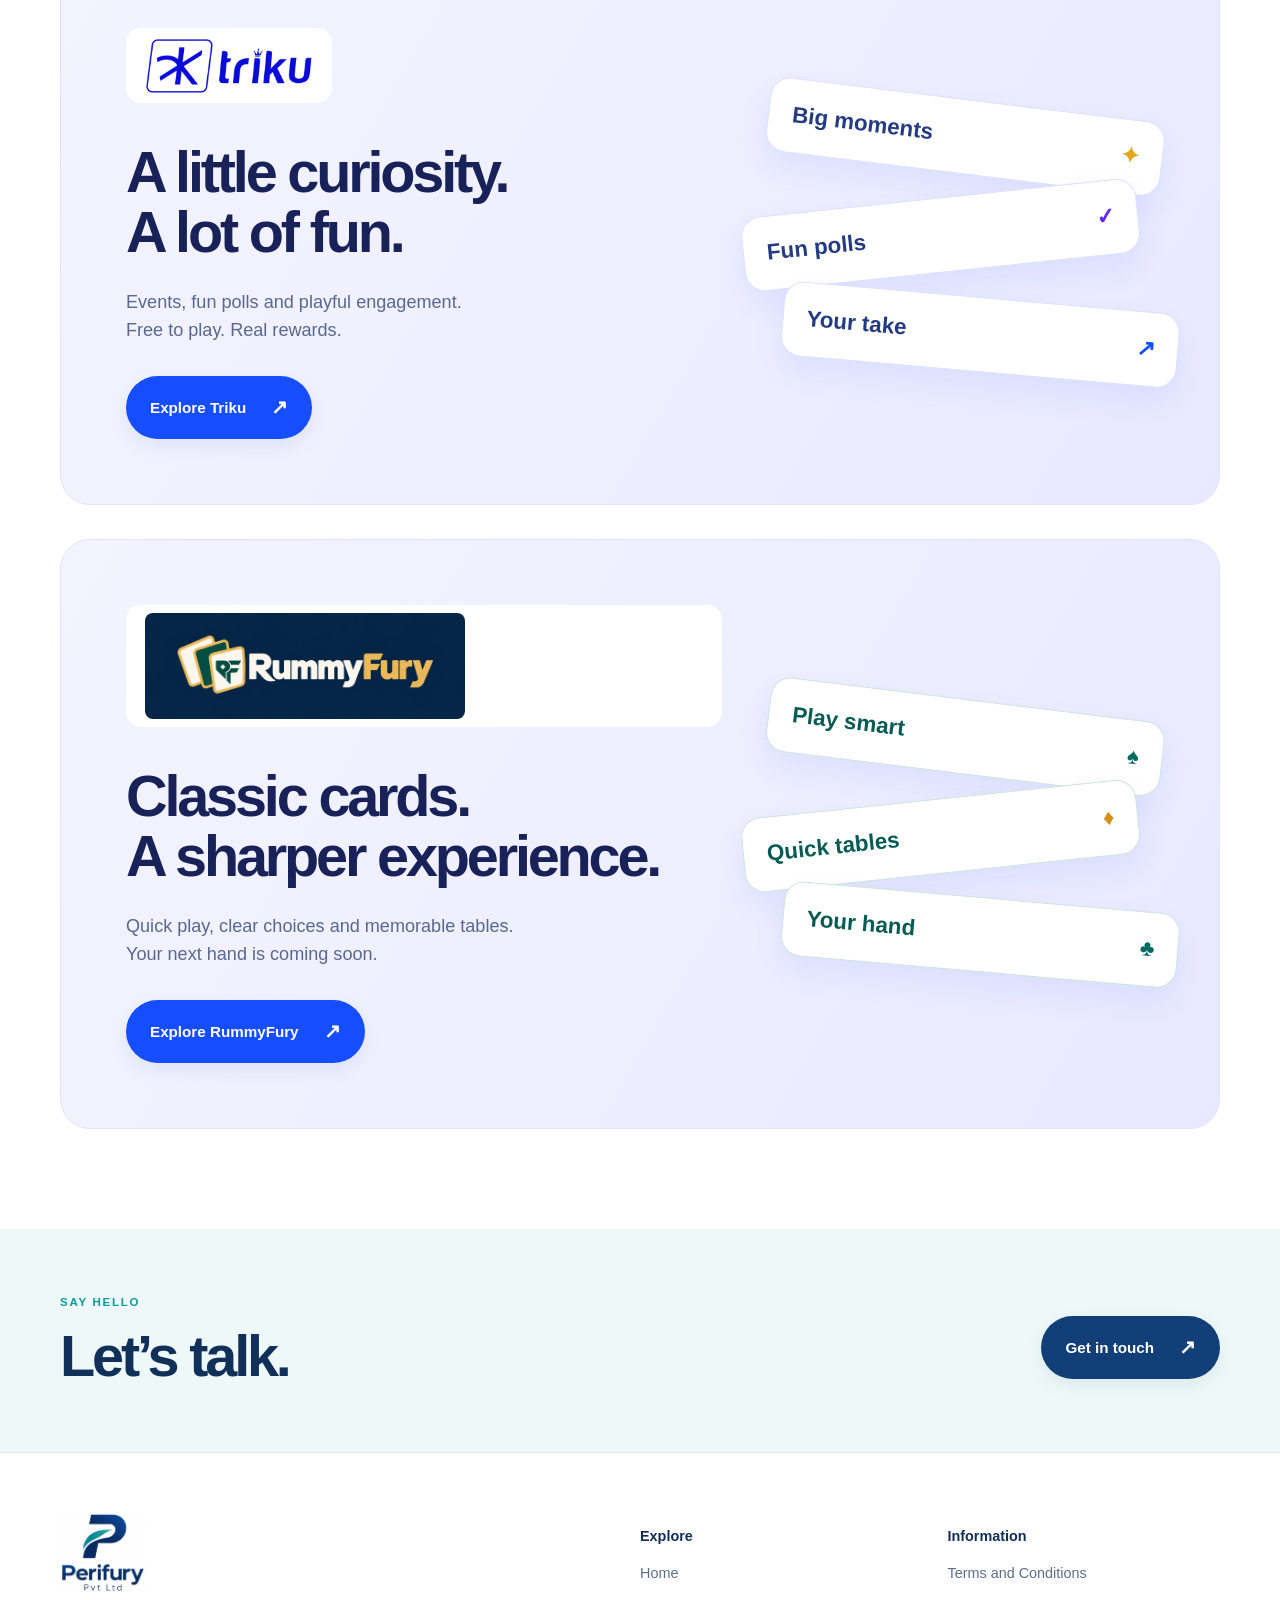
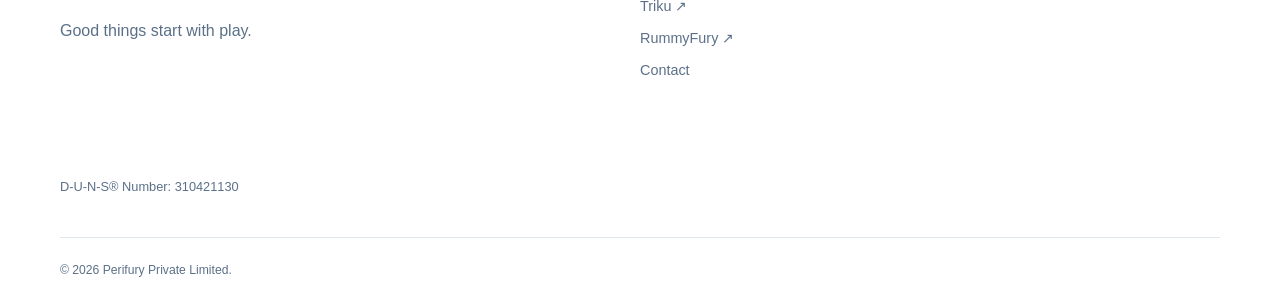
==== commit 0b39430b: "Add official domain-verified D&B seal to corporate footers" ====
--- a/index.html
+++ b/index.html
@@ -4,4 +4,9 @@
 <section class="section border" id="about"><div class="wrap split"><div><p class="eyebrow">What brings us here</p><h2>Make room<br>for a little fun.</h2></div><div class="body-copy"><p>An event everyone’s talking about. A question you have a take on. A small moment that brings people together.</p><p>We build ways to turn that curiosity into participation.</p></div></div></section>
 <section class="section" id="product"><div class="wrap"><p class="eyebrow">Our products</p><h2 class="products-title">Experiences made<br>for moments of play.</h2><div class="products-list"><div class="product-panel"><div><div class="logo-plate"><img class="brand-image triku-image" src="assets/triku-logo.svg" alt="Triku" width="190" height="67"></div><h2>A little curiosity.<br>A lot of fun.</h2><p>Events, fun polls and playful engagement.<br>Free to play. Real rewards.</p><a class="button" href="https://triku.in">Explore Triku <span>↗</span></a></div><div class="product-art" aria-hidden="true"><span class="floating-label label-one">Big moments <b>✦</b></span><span class="floating-label label-two">Fun polls <b>✓</b></span><span class="floating-label label-three">Your take <b>↗</b></span></div></div><div class="product-panel rummy-product"><div><div class="logo-plate rummy-logo-plate"><img src="assets/rummyfury-logo.png" alt="RummyFury" width="320" height="107"></div><h2>Classic cards.<br>A sharper experience.</h2><p>Quick play, clear choices and memorable tables.<br>Your next hand is coming soon.</p><a class="button" href="https://rummyfury.com">Explore RummyFury <span>↗</span></a></div><div class="product-art rummy-product-art" aria-hidden="true"><span class="floating-label label-one">Play smart <b>♠</b></span><span class="floating-label label-two">Quick tables <b>♦</b></span><span class="floating-label label-three">Your hand <b>♣</b></span></div></div></div></div></section>
 <section class="contact-band"><div class="wrap band-inner"><div><p class="eyebrow">Say hello</p><h2>Let’s talk.</h2></div><a class="button" href="contact.html">Get in touch <span>↗</span></a></div></section></main>
-<footer><div class="wrap"><div class="footer-grid"><div><a class="brand" href="index.html"><img class="brand-image perifury-image " src="assets/perifury-logo.svg" alt="Perifury Private Limited" width="106" height="100"></a><p>Good things start with play.</p></div><div class="footer-links"><strong>Explore</strong><a href="index.html">Home</a><a href="https://triku.in">Triku ↗</a><a href="https://rummyfury.com">RummyFury ↗</a><a href="contact.html">Contact</a></div><div class="footer-links"><strong>Information</strong><a href="terms-and-conditions.html">Terms and Conditions</a></div></div><div class="fineprint">© 2026 Perifury Private Limited.</div></div></footer></body></html>
+<footer><div class="wrap"><div class="footer-grid"><div><a class="brand" href="index.html"><img class="brand-image perifury-image " src="assets/perifury-logo.svg" alt="Perifury Private Limited" width="106" height="100"></a><p>Good things start with play.</p>
+<div class="duns-seal">
+  <iframe src="https://profiles.dunsregistered.com/TpTpmsSeal.aspx?Domain=perifury.com&amp;Directory=" title="Perifury Private Limited D&amp;B D-U-N-S Registered seal" width="120" height="100" loading="lazy" referrerpolicy="strict-origin-when-cross-origin" sandbox="allow-scripts allow-forms allow-popups allow-popups-to-escape-sandbox"></iframe>
+  <p class="duns-number">D-U-N-S® Number: 310421130</p>
+</div>
+</div><div class="footer-links"><strong>Explore</strong><a href="index.html">Home</a><a href="https://triku.in">Triku ↗</a><a href="https://rummyfury.com">RummyFury ↗</a><a href="contact.html">Contact</a></div><div class="footer-links"><strong>Information</strong><a href="terms-and-conditions.html">Terms and Conditions</a></div></div><div class="fineprint">© 2026 Perifury Private Limited.</div></div></footer></body></html>
--- a/styles.css
+++ b/styles.css
@@ -1 +1,4 @@
 .products-title{margin-bottom:48px}.products-list{display:grid;gap:34px}.rummy-product{background:linear-gradient(120deg,#eef8f5,#d9eee8);border-color:#cfe4de;color:#082c4a}.rummy-logo-plate{background:#062b4b;padding:12px 18px}.rummy-logo-plate img{display:block;width:min(320px,100%);height:auto;border-radius:8px}.rummy-product p{color:#536f76}.rummy-product .button{background:#006b62}.rummy-product-art .floating-label{border-color:#cfe4de;color:#075b54}.rummy-product-art .label-one b,.rummy-product-art .label-three b{color:#006b62}.rummy-product-art .label-two b{color:#d48f16}\n*{box-sizing:border-box}html{scroll-behavior:smooth;scroll-padding-top:115px}body{margin:0;font-family:Inter,ui-sans-serif,-apple-system,BlinkMacSystemFont,"Segoe UI",sans-serif;line-height:1.55;color:var(--ink);background:#fff}.perifury{--ink:#102f59;--muted:#5b7088;--blue:#123f78;--accent:#099b9e;--pale:#eef8f8;--line:#dfe9ec;--shadow:#0b567815}.triku{--ink:#151f51;--muted:#647097;--blue:#164eff;--accent:#3422ed;--pale:#f1f1ff;--line:#e0e5ff;--shadow:#164eff15}a{color:inherit}a:focus-visible,summary:focus-visible{outline:3px solid var(--accent);outline-offset:5px}.skip{position:absolute;left:20px;top:-80px;z-index:50;background:#fff;padding:12px}.skip:focus{top:10px}.wrap{width:min(1160px,calc(100% - 48px));margin:auto}header{position:sticky;top:0;background:#ffffffed;backdrop-filter:blur(16px);z-index:20;border-bottom:1px solid var(--line)}.header-inner{height:104px;display:flex;justify-content:space-between;align-items:center}.brand{display:inline-flex;align-items:center;text-decoration:none}.brand-image{display:block;object-fit:contain}.perifury-image{width:84px;height:80px}.triku-image{width:168px;height:59px}nav{display:flex;align-items:center;gap:35px;font-size:.92rem;font-weight:700}nav a{text-decoration:none}nav a:hover,.footer-links a:hover{color:var(--accent)}.mobile-nav{display:none}h1,h2,h3,p{margin-top:0}h1,h2{letter-spacing:-.055em;line-height:1.04}h1{font-size:clamp(3.5rem,6.8vw,6.7rem);margin-bottom:29px}h1 em{font-style:normal;color:var(--accent)}.triku h1 em{color:var(--blue)}h2{font-size:clamp(2.5rem,4.5vw,4.5rem);margin-bottom:25px}h3{font-size:1.45rem;letter-spacing:-.03em;line-height:1.2}.eyebrow{text-transform:uppercase;font-size:.72rem;letter-spacing:.15em;font-weight:800;color:var(--accent);margin-bottom:25px}.lead{font-size:clamp(1.1rem,1.7vw,1.35rem);line-height:1.6;color:var(--muted);max-width:585px}.hero{padding:95px 0 105px;overflow:hidden;background:linear-gradient(125deg,#fff 45%,var(--pale))}.hero-grid{display:grid;grid-template-columns:1.1fr .9fr;gap:55px;align-items:center}.button{display:inline-flex;align-items:center;justify-content:space-between;gap:25px;padding:16px 24px;background:var(--blue);color:#fff;border-radius:100px;text-decoration:none;font-weight:750;font-size:.95rem;margin-top:14px;box-shadow:0 7px 18px var(--shadow)}.button span{font-size:1.25rem}.button:hover{transform:translateY(-2px)}.section{padding:100px 0}.border{border-top:1px solid var(--line)}.split{display:grid;grid-template-columns:1fr 1fr;gap:90px;align-items:center}.body-copy{font-size:1.2rem;color:var(--muted);max-width:600px}.body-copy p:last-child{margin-bottom:0}.perifury-art{position:relative;min-height:460px;display:grid;place-items:center}.brand-disc{position:relative;background:#fff;width:360px;height:360px;border-radius:50%;display:grid;place-items:center;box-shadow:0 25px 70px #194e7515}.brand-disc img{width:235px;height:240px;mix-blend-mode:multiply}.orbit{position:absolute;border:1px solid #07989b55;border-radius:50%;width:465px;height:320px;transform:rotate(-36deg)}.orbit-two{width:440px;height:395px;transform:rotate(35deg);border-color:#123f7826}.art-dot{position:absolute;right:22px;top:42px;width:58px;height:58px;background:var(--accent);border-radius:50%;box-shadow:0 10px 30px #099b9e28}.art-spark{position:absolute;bottom:22px;left:10px;color:#123f78;font-size:78px}.product-panel{background:linear-gradient(120deg,#f4f4ff,#e8e9ff);border:1px solid #e0e3ff;border-radius:30px;padding:65px;display:grid;grid-template-columns:1.2fr .8fr;gap:35px;align-items:center;color:#182158;overflow:hidden}.logo-plate{background:#fff;border-radius:15px;display:inline-block;padding:8px 19px;margin-bottom:32px}.product-panel p{font-size:1.13rem;color:#59688d}.product-panel .button{background:#164eff}.product-art{height:320px;position:relative;display:flex;flex-direction:column;justify-content:center;gap:24px}.floating-label{display:block;background:#fff;border:1px solid #dce1ff;border-radius:20px;padding:19px 23px;box-shadow:0 15px 30px #164eff13;color:#243b81;font-size:1.4rem;font-weight:800;white-space:nowrap}.floating-label b{float:right;margin-left:30px;color:#e5a51a}.label-one{transform:rotate(7deg) translateX(10px)}.label-two{transform:rotate(-6deg) translateX(-15px)}.label-two b{color:#6429e3}.label-three{transform:rotate(5deg) translateX(25px)}.label-three b{color:#164eff}.contact-band{background:var(--pale);padding:65px 0}.band-inner{display:flex;justify-content:space-between;align-items:center}.band-inner h2{margin-bottom:0}.band-inner .eyebrow{margin-bottom:15px}.triku .hero{background:radial-gradient(ellipse at 85% 40%,#dfe4ff,transparent 55%),linear-gradient(145deg,#fff,#f7f6ff)}.status-dot{display:inline-block;width:8px;height:8px;background:#e0aa22;border-radius:50%;margin-right:5px}.play-scene{position:relative;padding:35px 14px 40px;min-height:440px}.poll-card{position:relative;background:white;border:1px solid #e6e6ff;border-radius:28px;padding:28px;box-shadow:13px 20px 0 #d6deff,0 20px 60px #173fa81c;transform:rotate(4deg);max-width:410px;margin:auto}.poll-top{display:flex;justify-content:space-between;align-items:center;gap:12px;border-bottom:1px solid var(--line);padding-bottom:15px}.poll-top .triku-image{width:110px;height:39px}.chip{font-size:.6rem;letter-spacing:.04em;white-space:nowrap;font-weight:850;color:#5a39bb;background:#f1edff;border-radius:100px;padding:7px 10px}.poll-caption{font-size:.77rem;color:#8b89af;margin:23px 0 10px}.poll-card h3{font-size:2.25rem;line-height:1.05;margin-bottom:22px;color:#1a225b}.poll-option{background:#f7f8ff;border:1px solid #dde4ff;border-radius:13px;margin-top:10px;padding:13px;display:flex;align-items:center;gap:10px;font-size:.88rem;color:#394670}.poll-option span{font-size:1.4rem;color:#c69a19}.poll-option i{margin-left:auto;border:2px solid #cad1ed;border-radius:50%;width:19px;height:19px;font-size:.68rem;font-style:normal;display:grid;place-items:center}.poll-option.selected{background:#eff1ff;border-color:#3857ff}.selected i{background:#194dff;border-color:#194dff;color:#fff}.poll-caption.end{font-size:.65rem;text-align:center;margin-top:20px;margin-bottom:0}.scene-spark{position:absolute;color:#f5be3b;font-size:60px;z-index:2;text-shadow:0 4px 10px #ffe69a}.spark-one{top:-10px;right:-10px}.spark-two{bottom:2px;left:-13px;font-size:48px}.scene-tag{position:relative;display:block;transform:rotate(-4deg);background:#173fff;color:#fff;border-radius:13px;padding:14px 18px;margin:13px auto -10px;width:94%;font-size:.83rem;font-weight:700;box-shadow:0 8px 20px #173fff22}.scene-tag b{float:right;color:#ffcf4d}.feature-grid{display:grid;grid-template-columns:repeat(3,1fr);gap:22px;margin-top:48px}.feature{border:1px solid #e0e4ff;border-radius:24px;background:#f7f7ff;padding:34px 30px}.feature p{color:var(--muted);font-size:1.05rem;margin-bottom:0}.feature-icon{display:grid;place-items:center;width:56px;height:56px;border-radius:16px;font-size:2rem;font-weight:750;margin-bottom:35px}.blue{background:#e6ebff;color:#174cff}.purple{background:#eee5ff;color:#7540e9}.gold{background:#fff2ca;color:#b97c00}.closing-band{text-align:center;background:#173fff;color:#fff;padding:80px 0}.closing-band span{color:#ffd55f;font-size:2.7rem}.closing-band h2{margin-top:18px;font-size:clamp(2.3rem,4.2vw,4rem)}.closing-band p{color:#d7dfff;font-size:1.1rem;margin-bottom:0}footer{padding:60px 0 28px;background:#fff;border-top:1px solid var(--line)}.footer-grid{display:grid;grid-template-columns:2fr 1fr 1fr;gap:35px;align-items:start}footer .brand-image.perifury-image{width:85px;height:81px}footer p{color:var(--muted);margin-top:17px;max-width:320px}.footer-links{display:flex;flex-direction:column;gap:10px;padding-top:12px;font-size:.9rem}.footer-links strong{margin-bottom:5px}.footer-links a{text-decoration:none;color:var(--muted)}.fineprint{font-size:.76rem;color:var(--muted);margin-top:40px;border-top:1px solid var(--line);padding-top:23px}.page-top{padding:75px 0 35px}.page-top h1{font-size:clamp(3rem,5.6vw,5.5rem)}.legal{max-width:850px;margin-left:max(24px,calc((100vw - 1160px)/2));padding-bottom:100px}.legal h2{font-size:1.6rem;margin:34px 0 13px;letter-spacing:-.03em}.legal p{color:var(--muted)}.address-card{padding:35px;background:var(--pale);border:1px solid var(--line);border-radius:22px;max-width:580px}.address-card strong{font-size:1.23rem}.address-card .eyebrow{margin-bottom:15px}address{font-style:normal;margin-top:17px;color:var(--muted);line-height:1.8}.operator-note{font-size:.92rem;margin-top:27px}@media(max-width:900px){.hero-grid{gap:20px}.brand-disc{width:280px;height:280px}.brand-disc img{width:190px;height:193px}.orbit{width:360px;height:270px}.orbit-two{width:340px;height:330px}.product-panel{padding:40px;gap:30px}.feature{padding:27px 23px}.poll-card{padding:23px}.poll-top{gap:8px}.chip{font-size:.51rem}.scene-tag{font-size:.72rem}}@media(max-width:700px){.wrap{width:calc(100% - 36px)}html{scroll-padding-top:90px}.header-inner{height:86px}.perifury-image{width:69px;height:65px}.triku-image{width:145px;height:51px}nav{display:none}.mobile-nav{display:block;position:relative}.mobile-nav summary{font-weight:750;cursor:pointer;list-style:none;padding:12px}.mobile-nav[open]>div{position:absolute;right:0;top:50px;display:grid;gap:16px;background:#fff;border:1px solid var(--line);border-radius:14px;padding:22px;width:190px;box-shadow:0 10px 30px var(--shadow)}.mobile-nav a{text-decoration:none}.hero{padding:58px 0 55px}.hero-grid,.split,.product-panel,.feature-grid{grid-template-columns:1fr}.hero-grid{gap:35px}h1{font-size:clamp(3.1rem,11.8vw,5rem)}h2{font-size:2.8rem}.eyebrow{font-size:.64rem}.lead{font-size:1.1rem}.perifury-art{min-height:325px}.brand-disc{width:260px;height:260px}.orbit{width:335px;height:235px}.orbit-two{width:325px;height:280px}.art-dot{width:38px;height:38px;right:25px;top:15px}.art-spark{font-size:50px;bottom:0;left:20px}.section{padding:65px 0}.split{gap:20px}.product-panel{padding:30px 25px}.product-panel h2{font-size:2.6rem}.product-art{height:240px;padding:0 10px}.floating-label{font-size:1.15rem}.label-three{transform:rotate(5deg) translateX(5px)}.feature-grid{margin-top:30px}.feature{padding:28px}.feature-icon{margin-bottom:25px}.band-inner{display:block}.band-inner .button{margin-top:30px}.play-scene{width:min(100%,410px);margin:0 auto;padding:20px 12px 35px}.poll-card{max-width:355px}.poll-top .triku-image{width:120px;height:42px}.chip{font-size:.56rem}.scene-tag{font-size:.75rem}.spark-one{right:0;font-size:42px;top:-13px}.spark-two{left:0;font-size:40px}.footer-grid{grid-template-columns:1fr 1fr}.footer-grid>div:first-child{grid-column:1/-1}.legal{margin:0 auto;padding-bottom:65px}.page-top{padding-top:55px}.page-top h1{font-size:3rem}.address-card{padding:25px}.closing-band{padding:60px 0}}@media(prefers-reduced-motion:reduce){html{scroll-behavior:auto}.button:hover{transform:none}}
+
+/* Isolate the official vendor seal; do not load vendor scripts into this page. */
+.duns-seal{margin-top:24px;max-width:260px}.duns-seal iframe{display:block;border:0;width:120px;height:100px;max-width:100%}.duns-seal .duns-number{margin:10px 0 0;font-size:.8rem;color:var(--muted)}
